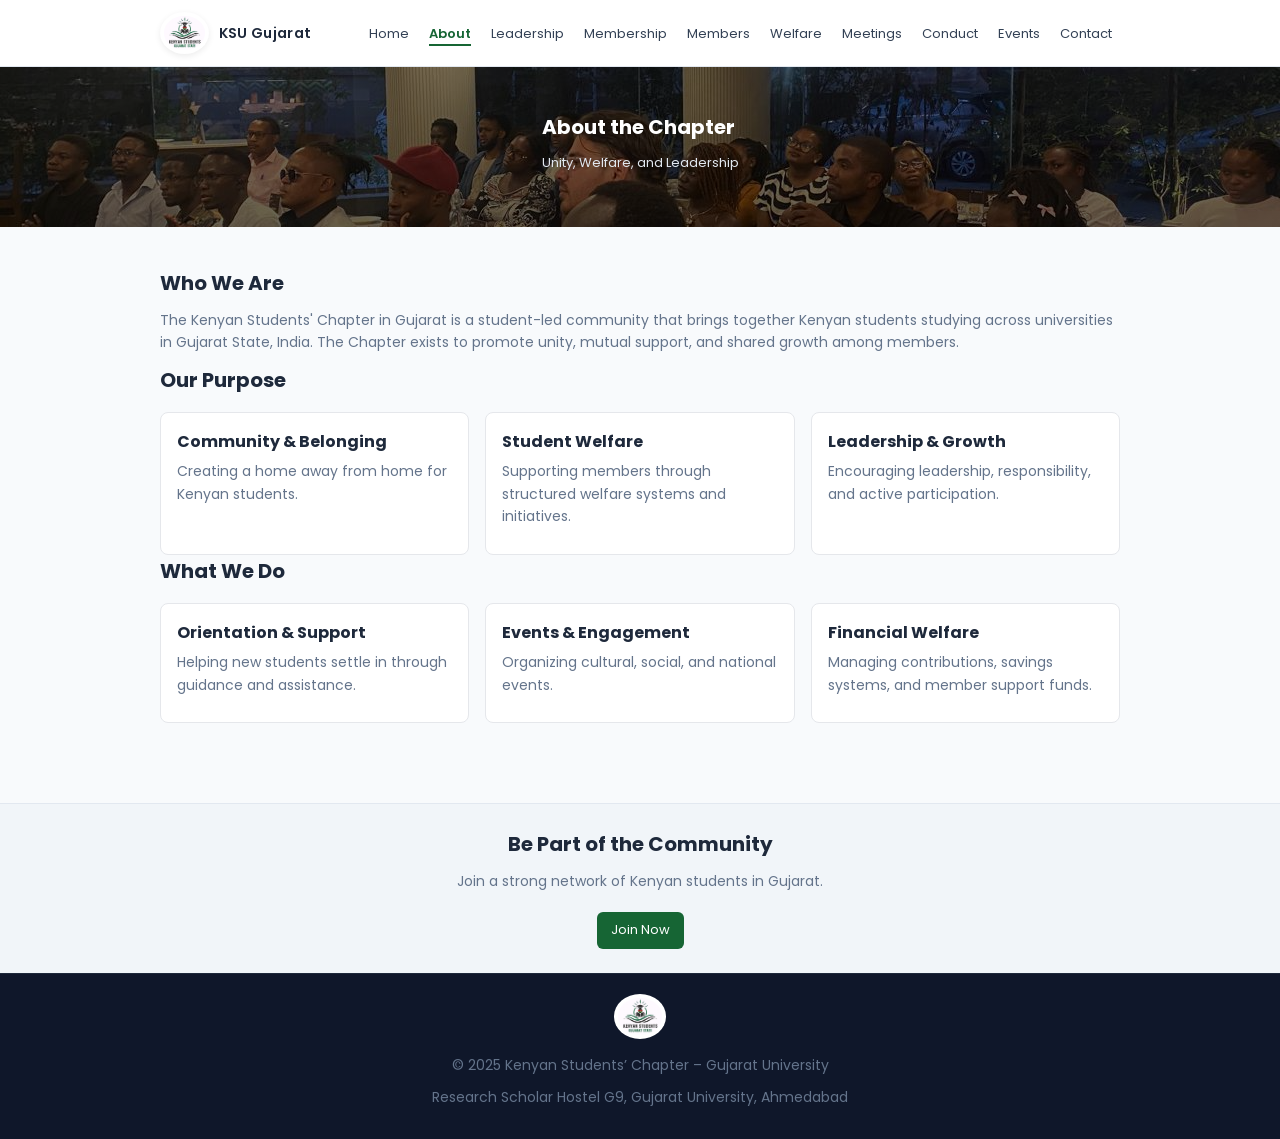
==== about.html @ ba3d0bf3 "initial commit" ====
<!DOCTYPE html>
<html lang="en">
<head>
  <meta charset="UTF-8">
  <meta name="viewport" content="width=device-width, initial-scale=1.0">

  <!-- Google Font -->
  <link href="https://fonts.googleapis.com/css2?family=Poppins:wght@300;400;600&display=swap" rel="stylesheet">

  <!-- CSS -->
  <link rel="stylesheet" href="styles.css">

  <title>About Us | Kenyan Students Gujarat</title>
</head>

<body>

<!-- NAVBAR -->
<nav class="navbar">
  <div class="nav-container">

    <!-- BRAND -->
    <div class="brand">
      <img src="images/logo.jpeg" class="logo">
      <span>KSU Gujarat</span>
    </div>

    <!-- NAV LINKS -->
    <div class="nav-links">
      <a href="index.html">Home</a>
      <a href="about.html">About</a>
      <a href="leadership.html">Leadership</a>
      <a href="membership.html">Membership</a>
      <a href="members.html">Members</a>
      <a href="welfare.html">Welfare</a>
      <a href="meetings.html">Meetings</a>
      <a href="conduct.html">Conduct</a>
      <a href="events.html">Events</a>
      <a href="contact.html">Contact</a>
    </div>

  </div>
</nav>
<!-- HERO -->
<section class="hero about-hero">
  <div class="overlay">
    <h1>About the Chapter</h1>
    <p>Unity, Welfare, and Leadership</p>
  </div>
</section>

<!-- MAIN CONTENT -->
<section class="section">
  <div class="content">

    <h2>Who We Are</h2>
    <p>
      The Kenyan Students' Chapter in Gujarat is a student-led community that brings together Kenyan students 
      studying across universities in Gujarat State, India. The Chapter exists to promote unity, 
      mutual support, and shared growth among members.
    </p>

    <h2>Our Purpose</h2>

    <div class="grid">

      <div class="card">
        <h3>Community & Belonging</h3>
        <p>Creating a home away from home for Kenyan students.</p>
      </div>

      <div class="card">
        <h3>Student Welfare</h3>
        <p>Supporting members through structured welfare systems and initiatives.</p>
      </div>

      <div class="card">
        <h3>Leadership & Growth</h3>
        <p>Encouraging leadership, responsibility, and active participation.</p>
      </div>

    </div>

    <h2>What We Do</h2>

    <div class="grid">

      <div class="card">
        <h3>Orientation & Support</h3>
        <p>Helping new students settle in through guidance and assistance.</p>
      </div>

      <div class="card">
        <h3>Events & Engagement</h3>
        <p>Organizing cultural, social, and national events.</p>
      </div>

      <div class="card">
        <h3>Financial Welfare</h3>
        <p>Managing contributions, savings systems, and member support funds.</p>
      </div>

    </div>

  </div>
</section>

<!-- CTA -->
<section class="cta">
  <h2>Be Part of the Community</h2>
  <p>Join a strong network of Kenyan students in Gujarat.</p>
  <a href="membership.html" class="btn">Join Now</a>
</section>

<!-- FOOTER -->
<footer>
  <img src="images/logo.jpeg" class="footer-logo">
  <p>© 2025 Kenyan Students’ Chapter – Gujarat University</p>
  <p>Research Scholar Hostel G9, Gujarat University, Ahmedabad</p>
</footer>

<script>
  const links = document.querySelectorAll(".nav-links a");
  const currentPage = window.location.pathname.split("/").pop();

  links.forEach(link => {
    const linkPage = link.getAttribute("href");

    if (linkPage === currentPage || (currentPage === "" && linkPage === "index.html")) {
      link.classList.add("active");
    }
  });
</script>

</body>
</html>
---- styles.css ----
/* ===============================
   RESET & GLOBAL
=============================== */
* {
  margin: 0;
  padding: 0;
  box-sizing: border-box;
}

html {
  scroll-behavior: smooth;
}

body {
  font-family: 'Poppins', sans-serif;
  background: #f8fafc;
  color: #1e293b;
  line-height: 1.6;
}

/* ===============================
   DESIGN SYSTEM
=============================== */
:root {
  --space-xs: 6px;
  --space-sm: 10px;
  --space-md: 16px;
  --space-lg: 24px;
  --space-xl: 40px;

  --text-sm: 13px;
  --text-base: 14px;
  --text-md: 16px;
  --text-lg: 20px;
  --text-xl: 26px;

  --primary: #166534;
  --text-main: #1e293b;
  --text-muted: #64748b;
}

/* ===============================
   NAVBAR
=============================== */
.navbar {
  background: white;
  position: sticky;
  top: 0;
  z-index: 1000;
  border-bottom: 1px solid #e2e8f0;
}

.nav-container {
  max-width: 1000px;
  margin: auto;
  padding: 12px 20px;
  display: flex;
  justify-content: space-between;
  align-items: center;
}

.logo {
  height: 42px;
  border-radius: 50%;
  background: white;
  padding: 4px;
  box-shadow: 0 2px 6px rgba(0,0,0,0.08);
}
.nav-links a {
  margin: 0 8px;
  text-decoration: none;
  color: #334155;
  font-size: var(--text-sm);
  position: relative;
}

.nav-links a::after {
  content: "";
  position: absolute;
  width: 0%;
  height: 2px;
  background: var(--primary);
  bottom: -3px;
  left: 0;
  transition: 0.3s;
}

.nav-links a:hover::after {
  width: 100%;
}

/* ===============================
   HERO
=============================== */
.hero {
  height: 160px;
  display: flex;
  align-items: center;
  justify-content: center;
}

/* FIXED ALIGNMENT */
.overlay {
  max-width: 1000px;
  margin: auto;
  padding: 15px 20px;
  text-align: left;
}
.overlay h1 {
  font-size: var(--text-lg);
  color: white;
}

.overlay p {
  font-size: var(--text-sm);
  color: #e2e8f0;
}

/* ===============================
   HERO BACKGROUNDS
=============================== */
.home-hero {
  height: 100vh; /* full screen */
  background: linear-gradient(rgba(0,0,0,0.5), rgba(0,0,0,0.6)),
              url('images/home.jpeg') center/cover no-repeat;
  display: flex;
  align-items: center;
  justify-content: center;
}
.about-hero { background: linear-gradient(rgba(0,0,0,0.5), rgba(0,0,0,0.6)), url('images/about.jpeg') center/cover no-repeat; }
.leadership-hero { background: linear-gradient(rgba(0,0,0,0.5), rgba(0,0,0,0.6)), url('images/leadership.jpeg') center/cover no-repeat; }
.membership-hero { background: linear-gradient(rgba(0,0,0,0.5), rgba(0,0,0,0.6)), url('images/membership.jpeg') center/cover no-repeat; }
.welfare-hero { background: linear-gradient(rgba(0,0,0,0.5), rgba(0,0,0,0.6)), url('images/welfare.jpeg') center/cover no-repeat; }
.meetings-hero { background: linear-gradient(rgba(0,0,0,0.5), rgba(0,0,0,0.6)), url('images/meetings.jpeg') center/cover no-repeat; }
.conduct-hero { background: linear-gradient(rgba(0,0,0,0.5), rgba(0,0,0,0.6)), url('images/conduct.jpeg') center/cover no-repeat; }
.events-hero { background: linear-gradient(rgba(0,0,0,0.5), rgba(0,0,0,0.6)), url('images/events.jpeg') center/cover no-repeat; }
.contact-hero { background: linear-gradient(rgba(0,0,0,0.5), rgba(0,0,0,0.6)), url('images/contact.jpeg') center/cover no-repeat; }
.members-hero { background: linear-gradient(rgba(0,0,0,0.5), rgba(0,0,0,0.6)), url('images/members.jpeg') center/cover no-repeat; }

/* ===============================
   LAYOUT
=============================== */
.section {
  padding: var(--space-xl) var(--space-md);
}

.content {
  max-width: 1000px;
  margin: 0 auto;
  padding: 0 20px;
}
/* ===============================
   TYPOGRAPHY
=============================== */
h1 {
  font-size: var(--text-xl);
  margin-bottom: var(--space-sm);
}

h2 {
  font-size: var(--text-lg);
  margin-bottom: var(--space-sm);
}

h3 {
  font-size: var(--text-md);
  margin-bottom: var(--space-xs);
}

p {
  font-size: var(--text-base);
  color: var(--text-muted);
  margin-bottom: var(--space-sm);
}

/* ===============================
   GRID
=============================== */
.grid {
  display: grid;
  grid-template-columns: repeat(auto-fit, minmax(220px, 1fr));
  gap: var(--space-md);
  margin-top: var(--space-md);
}

/* ===============================
   CARDS
=============================== */
.card,
.contact-card,
.members-card {
  background: white;
  padding: var(--space-md);
  border-radius: 8px;
  border: 1px solid #e5e7eb;
  transition: 0.25s;
}

.card:hover,
.contact-card:hover,
.members-card:hover {
  transform: translateY(-3px);
  box-shadow: 0 6px 12px rgba(0,0,0,0.05);
}

/* ===============================
   PROFILE
=============================== */
.profile-card {
  text-align: center;
}

.profile-img {
  width: 100px;
  height: 100px;
  border-radius: 50%;
  object-fit: cover;
  border: 3px solid var(--primary);
  margin-bottom: 10px;
}

/* ===============================
   BUTTON
=============================== */
.btn {
  display: inline-block;
  margin-top: 10px;
  padding: 8px 14px;
  font-size: var(--text-sm);
  border-radius: 6px;
  background: var(--primary);
  color: white;
  text-decoration: none;
}

.btn:hover {
  background: #14532d;
}

/* ===============================
   EVENTS
=============================== */
.events-grid {
  display: grid;
  grid-template-columns: repeat(3, 1fr);
  gap: var(--space-md);
}

.event-card-modern {
  position: relative;
  height: 160px;
  border-radius: 10px;
  overflow: hidden;
}

.event-card-modern img {
  width: 100%;
  height: 100%;
  object-fit: cover;
  transition: transform 0.4s ease;
}

.event-overlay {
  position: absolute;
  bottom: 0;
  width: 100%;
  padding: 10px;
  background: linear-gradient(transparent, rgba(0,0,0,0.8));
  color: white;
}

.event-overlay h3 {
  font-size: 14px;
}

.event-overlay p {
  font-size: 12px;
}

.event-card-modern:hover img {
  transform: scale(1.05);
}

/* ===============================
   CTA
=============================== */
.cta {
  background: #f1f5f9;
  padding: var(--space-lg);
  margin-top: var(--space-xl);
  border-top: 1px solid #e2e8f0;
  text-align: center;
}

/* ===============================
   FOOTER
=============================== */
footer {
  background: #0f172a;
  color: #cbd5e1;
  text-align: center;
  padding: 20px 15px;
  font-size: 13px;
  border-top: 1px solid #1e293b;
}
.footer-logo {
  height: 45px;
  border-radius: 50%;
  background: white;
  padding: 4px;
  margin-bottom: 8px;
}
/* ===============================
   RESPONSIVE
=============================== */
@media (max-width: 768px) {
  .nav-container {
    flex-direction: column;
  }

  .hero {
    height: 140px;
  }

  .events-grid {
    grid-template-columns: 1fr;
  }
}
.brand {
  display: flex;
  align-items: center;
  gap: 10px;
}

.brand span {
  font-size: 14px;
  font-weight: 600;
  color: #1e293b;
  letter-spacing: 0.3px;
}
/* ACTIVE NAV LINK */
.nav-links a.active {
  color: #166534;
  font-weight: 600;
}

/* keep underline visible */
.nav-links a.active::after {
  width: 100%;
}
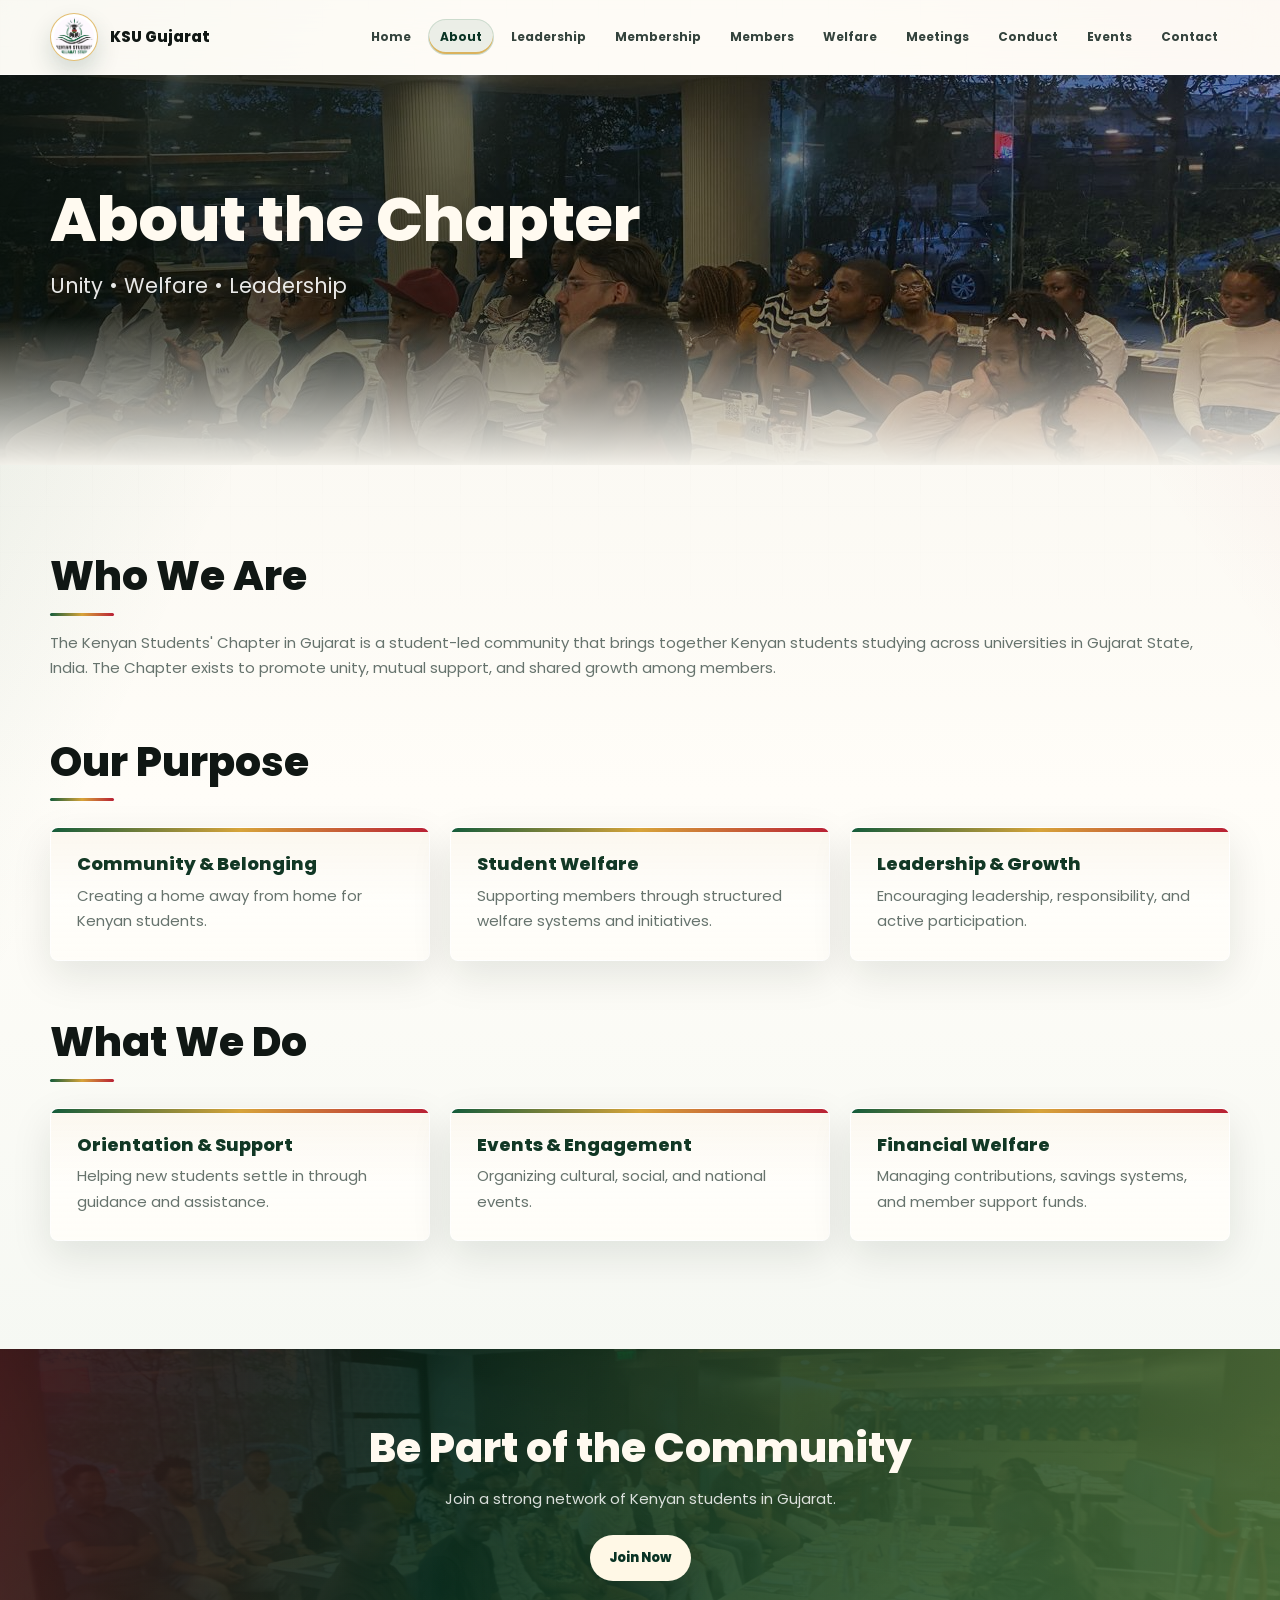
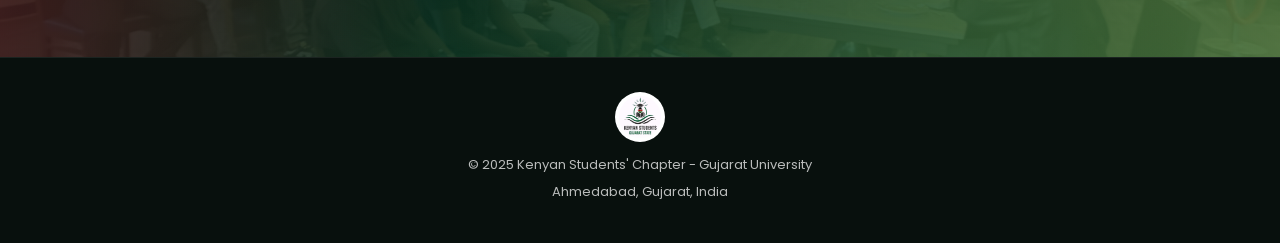
==== commit c7b2b4cb: "Refresh website design" ====
--- a/about.html
+++ b/about.html
@@ -10,7 +10,7 @@
   <!-- CSS -->
   <link rel="stylesheet" href="styles.css">
 
-  <title>About Us | Kenyan Students Gujarat</title>
+  <title>About | Kenyan Students' Chapter Gujarat</title>
 </head>
 
 <body>
@@ -19,11 +19,11 @@
 <nav class="navbar">
   <div class="nav-container">
 
-    <!-- BRAND -->
-    <div class="brand">
-      <img src="images/logo.jpeg" class="logo">
+    <!-- BRAND (CLICKABLE) -->
+    <a href="index.html" class="brand">
+      <img src="images/logo.jpeg" class="logo" alt="KSU Gujarat Logo">
       <span>KSU Gujarat</span>
-    </div>
+    </a>
 
     <!-- NAV LINKS -->
     <div class="nav-links">
@@ -41,11 +41,12 @@
 
   </div>
 </nav>
+
 <!-- HERO -->
 <section class="hero about-hero">
   <div class="overlay">
     <h1>About the Chapter</h1>
-    <p>Unity, Welfare, and Leadership</p>
+    <p>Unity &bull; Welfare &bull; Leadership</p>
   </div>
 </section>
 
@@ -114,11 +115,12 @@
 
 <!-- FOOTER -->
 <footer>
-  <img src="images/logo.jpeg" class="footer-logo">
-  <p>© 2025 Kenyan Students’ Chapter – Gujarat University</p>
-  <p>Research Scholar Hostel G9, Gujarat University, Ahmedabad</p>
+  <img src="images/logo.jpeg" class="footer-logo" alt="KSU Gujarat Logo">
+  <p>&copy; 2025 Kenyan Students' Chapter - Gujarat University</p>
+  <p>Ahmedabad, Gujarat, India</p>
 </footer>
 
+<!-- ACTIVE LINK SCRIPT -->
 <script>
   const links = document.querySelectorAll(".nav-links a");
   const currentPage = window.location.pathname.split("/").pop();
@@ -133,5 +135,4 @@
 </script>
 
 </body>
-</html>
-
+</html>
--- a/styles.css
+++ b/styles.css
@@ -1,10 +1,30 @@
 /* ===============================
-   RESET & GLOBAL
+   RESET & TOKENS
 =============================== */
 * {
+  box-sizing: border-box;
   margin: 0;
   padding: 0;
-  box-sizing: border-box;
+}
+
+:root {
+  --ink: #101714;
+  --ink-soft: #24332d;
+  --muted: #66736d;
+  --paper: #fffdf8;
+  --canvas: #f6f4ed;
+  --canvas-2: #eef4ef;
+  --line: rgba(16, 23, 20, 0.1);
+  --line-strong: rgba(16, 23, 20, 0.16);
+  --green: #145c3b;
+  --green-dark: #093324;
+  --red: #b92034;
+  --gold: #d7a43a;
+  --white: #ffffff;
+  --shadow: 0 24px 70px rgba(13, 29, 22, 0.15);
+  --shadow-soft: 0 14px 40px rgba(13, 29, 22, 0.1);
+  --radius: 8px;
+  --max: 1180px;
 }
 
 html {
@@ -12,339 +32,773 @@
 }
 
 body {
-  font-family: 'Poppins', sans-serif;
-  background: #f8fafc;
-  color: #1e293b;
-  line-height: 1.6;
-}
-
-/* ===============================
-   DESIGN SYSTEM
-=============================== */
-:root {
-  --space-xs: 6px;
-  --space-sm: 10px;
-  --space-md: 16px;
-  --space-lg: 24px;
-  --space-xl: 40px;
-
-  --text-sm: 13px;
-  --text-base: 14px;
-  --text-md: 16px;
-  --text-lg: 20px;
-  --text-xl: 26px;
-
-  --primary: #166534;
-  --text-main: #1e293b;
-  --text-muted: #64748b;
+  min-height: 100vh;
+  overflow-x: hidden;
+  font-family: "Poppins", Arial, sans-serif;
+  background:
+    linear-gradient(115deg, rgba(20, 92, 59, 0.1), transparent 26rem),
+    linear-gradient(235deg, rgba(185, 32, 52, 0.08), transparent 24rem),
+    linear-gradient(180deg, var(--canvas) 0%, var(--paper) 43%, var(--canvas-2) 100%);
+  color: var(--ink);
+  line-height: 1.7;
+  text-rendering: optimizeLegibility;
+}
+
+body::before {
+  content: "";
+  position: fixed;
+  inset: 0;
+  z-index: -1;
+  pointer-events: none;
+  background-image:
+    linear-gradient(rgba(16, 23, 20, 0.035) 1px, transparent 1px),
+    linear-gradient(90deg, rgba(16, 23, 20, 0.035) 1px, transparent 1px);
+  background-size: 46px 46px;
+  mask-image: linear-gradient(180deg, rgba(0, 0, 0, 0.7), transparent 72%);
+}
+
+img {
+  display: block;
+  max-width: 100%;
+}
+
+a {
+  color: inherit;
+}
+
+ul {
+  padding-left: 1.25rem;
+}
+
+li {
+  color: var(--muted);
+}
+
+li + li {
+  margin-top: 0.6rem;
 }
 
 /* ===============================
    NAVBAR
 =============================== */
 .navbar {
-  background: white;
   position: sticky;
   top: 0;
   z-index: 1000;
-  border-bottom: 1px solid #e2e8f0;
+  border-bottom: 1px solid rgba(255, 255, 255, 0.62);
+  background: rgba(255, 253, 248, 0.82);
+  box-shadow: 0 12px 38px rgba(8, 18, 14, 0.08);
+  backdrop-filter: blur(20px) saturate(1.25);
 }
 
 .nav-container {
-  max-width: 1000px;
-  margin: auto;
-  padding: 12px 20px;
+  width: min(var(--max), calc(100% - 44px));
+  margin: 0 auto;
+  padding: 13px 0;
   display: flex;
+  align-items: center;
   justify-content: space-between;
+  gap: 22px;
+}
+
+.brand {
+  display: inline-flex;
   align-items: center;
+  gap: 12px;
+  flex: 0 0 auto;
+  text-decoration: none;
 }
 
 .logo {
-  height: 42px;
+  width: 48px;
+  height: 48px;
+  object-fit: cover;
+  border: 1px solid rgba(215, 164, 58, 0.7);
   border-radius: 50%;
-  background: white;
-  padding: 4px;
-  box-shadow: 0 2px 6px rgba(0,0,0,0.08);
-}
+  padding: 3px;
+  background: var(--white);
+  box-shadow: 0 12px 24px rgba(9, 51, 36, 0.16);
+}
+
+.brand span {
+  color: var(--ink);
+  font-size: 15px;
+  font-weight: 800;
+  letter-spacing: 0;
+  white-space: nowrap;
+}
+
+.nav-links {
+  display: flex;
+  justify-content: flex-end;
+  align-items: center;
+  flex-wrap: wrap;
+  gap: 5px;
+}
+
 .nav-links a {
-  margin: 0 8px;
+  position: relative;
+  min-height: 34px;
+  border: 1px solid transparent;
+  border-radius: 999px;
+  padding: 7px 11px;
+  color: #34433d;
+  font-size: 12px;
+  font-weight: 700;
   text-decoration: none;
-  color: #334155;
-  font-size: var(--text-sm);
+  transition: color 0.2s ease, background 0.2s ease, border-color 0.2s ease, transform 0.2s ease;
+}
+
+.nav-links a:hover,
+.nav-links a.active {
+  color: var(--green-dark);
+  border-color: rgba(20, 92, 59, 0.14);
+  background: rgba(20, 92, 59, 0.08);
+}
+
+.nav-links a.active {
+  box-shadow: inset 0 -2px 0 rgba(215, 164, 58, 0.8);
+}
+
+/* ===============================
+   HERO
+=============================== */
+.hero {
   position: relative;
-}
-
-.nav-links a::after {
+  min-height: 390px;
+  display: flex;
+  align-items: center;
+  overflow: hidden;
+  isolation: isolate;
+  background-position: center;
+  background-size: cover;
+}
+
+.hero::after {
   content: "";
   position: absolute;
-  width: 0%;
-  height: 2px;
-  background: var(--primary);
-  bottom: -3px;
-  left: 0;
-  transition: 0.3s;
-}
-
-.nav-links a:hover::after {
-  width: 100%;
-}
-
-/* ===============================
-   HERO
-=============================== */
-.hero {
-  height: 160px;
+  inset: auto 0 0;
+  height: 38%;
+  z-index: -1;
+  background: linear-gradient(180deg, transparent, rgba(246, 244, 237, 0.98));
+}
+
+.home-hero {
+  min-height: min(800px, 86svh);
+}
+
+.overlay {
+  width: min(var(--max), calc(100% - 44px));
+  margin: 0 auto;
+  padding: 72px 0 92px;
+  color: var(--white);
+  text-align: left;
+}
+
+.overlay > div {
+  max-width: 800px;
+}
+
+.overlay h1 {
+  max-width: 840px;
+  margin-bottom: 18px;
+  color: #fffaf0;
+  font-size: clamp(42px, 7vw, 88px);
+  font-weight: 800;
+  line-height: 0.96;
+  letter-spacing: 0;
+  text-shadow: 0 22px 55px rgba(0, 0, 0, 0.36);
+}
+
+.hero:not(.home-hero) .overlay h1 {
+  max-width: 800px;
+  font-size: clamp(36px, 5.5vw, 62px);
+}
+
+.overlay p {
+  max-width: 680px;
+  margin-bottom: 26px;
+  color: rgba(255, 255, 255, 0.9);
+  font-size: clamp(16px, 2vw, 21px);
+  font-weight: 400;
+}
+
+.home-hero .overlay p {
+  border-left: 3px solid var(--gold);
+  padding-left: 18px;
+}
+
+.hero-actions {
   display: flex;
   align-items: center;
-  justify-content: center;
-}
-
-/* FIXED ALIGNMENT */
-.overlay {
-  max-width: 1000px;
-  margin: auto;
-  padding: 15px 20px;
-  text-align: left;
-}
-.overlay h1 {
-  font-size: var(--text-lg);
-  color: white;
-}
-
-.overlay p {
-  font-size: var(--text-sm);
-  color: #e2e8f0;
+  flex-wrap: wrap;
+  gap: 12px;
+}
+
+.hero-kicker,
+.eyebrow {
+  display: inline-flex;
+  align-items: center;
+  margin-bottom: 16px;
+  color: #ffe08b;
+  font-size: 12px;
+  font-weight: 800;
+  letter-spacing: 0.14em;
+  text-transform: uppercase;
 }
 
 /* ===============================
    HERO BACKGROUNDS
 =============================== */
 .home-hero {
-  height: 100vh; /* full screen */
-  background: linear-gradient(rgba(0,0,0,0.5), rgba(0,0,0,0.6)),
-              url('images/home.jpeg') center/cover no-repeat;
-  display: flex;
+  background:
+    linear-gradient(90deg, rgba(4, 14, 10, 0.84), rgba(4, 14, 10, 0.5) 53%, rgba(4, 14, 10, 0.16)),
+    linear-gradient(0deg, rgba(4, 14, 10, 0.54), transparent 45%),
+    url("images/home.jpeg") center/cover no-repeat;
+}
+
+.about-hero { background: linear-gradient(90deg, rgba(4, 14, 10, 0.8), rgba(4, 14, 10, 0.3)), url("images/about.jpeg") center/cover no-repeat; }
+.leadership-hero { background: linear-gradient(90deg, rgba(4, 14, 10, 0.8), rgba(4, 14, 10, 0.3)), url("images/leadership.jpeg") center/cover no-repeat; }
+.membership-hero { background: linear-gradient(90deg, rgba(4, 14, 10, 0.8), rgba(4, 14, 10, 0.3)), url("images/membership.jpeg") center/cover no-repeat; }
+.welfare-hero { background: linear-gradient(90deg, rgba(4, 14, 10, 0.8), rgba(4, 14, 10, 0.3)), url("images/welfare.jpeg") center/cover no-repeat; }
+.meetings-hero { background: linear-gradient(90deg, rgba(4, 14, 10, 0.8), rgba(4, 14, 10, 0.3)), url("images/meetings.jpeg") center/cover no-repeat; }
+.conduct-hero { background: linear-gradient(90deg, rgba(4, 14, 10, 0.8), rgba(4, 14, 10, 0.3)), url("images/conduct.jpeg") center/cover no-repeat; }
+.events-hero { background: linear-gradient(90deg, rgba(4, 14, 10, 0.8), rgba(4, 14, 10, 0.3)), url("images/events.jpeg") center/cover no-repeat; }
+.contact-hero { background: linear-gradient(90deg, rgba(4, 14, 10, 0.8), rgba(4, 14, 10, 0.3)), url("images/contact.jpeg") center/cover no-repeat; }
+.members-hero { background: linear-gradient(90deg, rgba(4, 14, 10, 0.8), rgba(4, 14, 10, 0.3)), url("images/members.jpeg") center/cover no-repeat; }
+
+/* ===============================
+   LAYOUT
+=============================== */
+.section {
+  padding: 88px 22px;
+}
+
+.section.light {
+  border-block: 1px solid rgba(16, 23, 20, 0.08);
+  background:
+    linear-gradient(135deg, rgba(20, 92, 59, 0.08), rgba(215, 164, 58, 0.1)),
+    rgba(255, 253, 248, 0.86);
+}
+
+.content {
+  width: min(var(--max), 100%);
+  margin: 0 auto;
+}
+
+body > .content {
+  padding: 86px 22px;
+}
+
+.content > h2:not(:first-child) {
+  margin-top: 58px;
+}
+
+.intro-panel,
+.split-section {
+  display: grid;
+  grid-template-columns: minmax(0, 1fr) minmax(310px, 0.92fr);
+  gap: 46px;
+  align-items: center;
+}
+
+.split-section {
+  align-items: start;
+}
+
+.intro-copy {
+  max-width: 720px;
+}
+
+.feature-media {
+  min-height: 380px;
+  overflow: hidden;
+  border: 1px solid rgba(255, 255, 255, 0.66);
+  border-radius: var(--radius);
+  background:
+    linear-gradient(180deg, rgba(5, 16, 12, 0.02), rgba(5, 16, 12, 0.52)),
+    url("images/events.jpeg") center/cover no-repeat;
+  box-shadow: var(--shadow);
+}
+
+.feature-media.home {
+  background:
+    linear-gradient(180deg, rgba(5, 16, 12, 0.02), rgba(5, 16, 12, 0.54)),
+    url("images/embassy1.jpeg") center/cover no-repeat;
+}
+
+/* ===============================
+   TYPE
+=============================== */
+h1,
+h2,
+h3 {
+  color: var(--ink);
+  line-height: 1.14;
+  letter-spacing: 0;
+}
+
+h2 {
+  margin-bottom: 14px;
+  font-size: clamp(28px, 3.2vw, 44px);
+  font-weight: 800;
+}
+
+h2::after {
+  content: "";
+  display: block;
+  width: 64px;
+  height: 3px;
+  margin-top: 13px;
+  border-radius: 999px;
+  background: linear-gradient(90deg, var(--green), var(--gold), var(--red));
+}
+
+.cta h2::after,
+footer h2::after {
+  display: none;
+}
+
+h3 {
+  margin-bottom: 8px;
+  font-size: 18px;
+  font-weight: 800;
+}
+
+p {
+  margin-bottom: 12px;
+  color: var(--muted);
+  font-size: 15px;
+}
+
+.lead {
+  color: #415049;
+  font-size: clamp(17px, 2vw, 20px);
+}
+
+.section-label {
+  display: inline-block;
+  margin-bottom: 10px;
+  color: var(--red);
+  font-size: 12px;
+  font-weight: 800;
+  letter-spacing: 0.13em;
+  text-transform: uppercase;
+}
+
+strong {
+  color: var(--green-dark);
+}
+
+/* ===============================
+   CARDS & GRIDS
+=============================== */
+.grid,
+.contact-grid,
+.members-grid {
+  display: grid;
+  grid-template-columns: repeat(auto-fit, minmax(245px, 1fr));
+  gap: 20px;
+  margin-top: 26px;
+}
+
+.events-grid {
+  display: grid;
+  grid-template-columns: repeat(4, 1fr);
+  gap: 20px;
+  margin-top: 26px;
+}
+
+.card,
+.contact-card,
+.members-card,
+.step {
+  position: relative;
+  min-height: 100%;
+  overflow: hidden;
+  border: 1px solid rgba(255, 255, 255, 0.72);
+  border-radius: var(--radius);
+  padding: 26px;
+  background:
+    linear-gradient(180deg, rgba(255, 255, 255, 0.96), rgba(255, 253, 248, 0.88)),
+    var(--paper);
+  box-shadow: var(--shadow-soft);
+  transition: transform 0.24s ease, box-shadow 0.24s ease, border-color 0.24s ease;
+}
+
+.card::before,
+.contact-card::before,
+.members-card::before,
+.step::before {
+  content: "";
+  position: absolute;
+  inset: 0 0 auto;
+  height: 4px;
+  background: linear-gradient(90deg, var(--green), var(--gold), var(--red));
+}
+
+.card::after,
+.contact-card::after,
+.members-card::after,
+.step::after {
+  content: "";
+  position: absolute;
+  inset: 4px 0 auto;
+  height: 70px;
+  pointer-events: none;
+  background: linear-gradient(180deg, rgba(215, 164, 58, 0.08), transparent);
+}
+
+.card:hover,
+.contact-card:hover,
+.members-card:hover,
+.step:hover {
+  transform: translateY(-5px);
+  border-color: rgba(20, 92, 59, 0.24);
+  box-shadow: 0 28px 62px rgba(13, 29, 22, 0.16);
+}
+
+.card h3,
+.contact-card h3,
+.members-card h3,
+.step h3 {
+  color: var(--green-dark);
+}
+
+.card p:last-child,
+.contact-card p:last-child,
+.members-card p:last-child,
+.step p:last-child {
+  margin-bottom: 0;
+}
+
+.steps {
+  display: grid;
+  grid-template-columns: repeat(4, 1fr);
+  gap: 20px;
+  margin-top: 26px;
+}
+
+.step h3 {
+  font-size: 17px;
+}
+
+.feature-list {
+  display: grid;
+  gap: 14px;
+  margin-top: 24px;
+}
+
+.feature-list .card {
+  display: grid;
+  grid-template-columns: auto 1fr;
+  gap: 16px;
+  align-items: start;
+}
+
+.icon-badge {
+  display: inline-grid;
+  width: 42px;
+  height: 42px;
+  place-items: center;
+  border-radius: 50%;
+  background: linear-gradient(135deg, var(--green), var(--green-dark));
+  color: #fff8e6;
+  font-size: 12px;
+  font-weight: 800;
+  box-shadow: 0 12px 24px rgba(20, 92, 59, 0.25);
+}
+
+/* ===============================
+   PROFILE
+=============================== */
+.profile-card {
+  text-align: center;
+}
+
+.profile-img {
+  width: 122px;
+  height: 122px;
+  margin: 0 auto 18px;
+  border: 5px solid var(--paper);
+  border-radius: 50%;
+  object-fit: cover;
+  outline: 1px solid rgba(215, 164, 58, 0.9);
+  box-shadow: 0 18px 34px rgba(13, 29, 22, 0.18);
+}
+
+/* ===============================
+   BUTTONS & LINKS
+=============================== */
+.btn,
+.contact-link {
+  display: inline-flex;
   align-items: center;
   justify-content: center;
-}
-.about-hero { background: linear-gradient(rgba(0,0,0,0.5), rgba(0,0,0,0.6)), url('images/about.jpeg') center/cover no-repeat; }
-.leadership-hero { background: linear-gradient(rgba(0,0,0,0.5), rgba(0,0,0,0.6)), url('images/leadership.jpeg') center/cover no-repeat; }
-.membership-hero { background: linear-gradient(rgba(0,0,0,0.5), rgba(0,0,0,0.6)), url('images/membership.jpeg') center/cover no-repeat; }
-.welfare-hero { background: linear-gradient(rgba(0,0,0,0.5), rgba(0,0,0,0.6)), url('images/welfare.jpeg') center/cover no-repeat; }
-.meetings-hero { background: linear-gradient(rgba(0,0,0,0.5), rgba(0,0,0,0.6)), url('images/meetings.jpeg') center/cover no-repeat; }
-.conduct-hero { background: linear-gradient(rgba(0,0,0,0.5), rgba(0,0,0,0.6)), url('images/conduct.jpeg') center/cover no-repeat; }
-.events-hero { background: linear-gradient(rgba(0,0,0,0.5), rgba(0,0,0,0.6)), url('images/events.jpeg') center/cover no-repeat; }
-.contact-hero { background: linear-gradient(rgba(0,0,0,0.5), rgba(0,0,0,0.6)), url('images/contact.jpeg') center/cover no-repeat; }
-.members-hero { background: linear-gradient(rgba(0,0,0,0.5), rgba(0,0,0,0.6)), url('images/members.jpeg') center/cover no-repeat; }
-
-/* ===============================
-   LAYOUT
-=============================== */
-.section {
-  padding: var(--space-xl) var(--space-md);
-}
-
-.content {
-  max-width: 1000px;
-  margin: 0 auto;
-  padding: 0 20px;
-}
-/* ===============================
-   TYPOGRAPHY
-=============================== */
-h1 {
-  font-size: var(--text-xl);
-  margin-bottom: var(--space-sm);
-}
-
-h2 {
-  font-size: var(--text-lg);
-  margin-bottom: var(--space-sm);
-}
-
-h3 {
-  font-size: var(--text-md);
-  margin-bottom: var(--space-xs);
-}
-
-p {
-  font-size: var(--text-base);
-  color: var(--text-muted);
-  margin-bottom: var(--space-sm);
-}
-
-/* ===============================
-   GRID
-=============================== */
-.grid {
-  display: grid;
-  grid-template-columns: repeat(auto-fit, minmax(220px, 1fr));
-  gap: var(--space-md);
-  margin-top: var(--space-md);
-}
-
-/* ===============================
-   CARDS
-=============================== */
-.card,
-.contact-card,
-.members-card {
-  background: white;
-  padding: var(--space-md);
-  border-radius: 8px;
-  border: 1px solid #e5e7eb;
-  transition: 0.25s;
-}
-
-.card:hover,
-.contact-card:hover,
-.members-card:hover {
-  transform: translateY(-3px);
-  box-shadow: 0 6px 12px rgba(0,0,0,0.05);
-}
-
-/* ===============================
-   PROFILE
-=============================== */
-.profile-card {
-  text-align: center;
-}
-
-.profile-img {
-  width: 100px;
-  height: 100px;
-  border-radius: 50%;
-  object-fit: cover;
-  border: 3px solid var(--primary);
-  margin-bottom: 10px;
-}
-
-/* ===============================
-   BUTTON
-=============================== */
-.btn {
-  display: inline-block;
+  min-height: 44px;
   margin-top: 10px;
-  padding: 8px 14px;
-  font-size: var(--text-sm);
-  border-radius: 6px;
-  background: var(--primary);
-  color: white;
+  border: 1px solid transparent;
+  border-radius: 999px;
+  padding: 11px 18px;
+  background: linear-gradient(135deg, var(--green), var(--green-dark));
+  color: var(--white);
+  font-size: 13px;
+  font-weight: 800;
   text-decoration: none;
-}
-
-.btn:hover {
-  background: #14532d;
+  box-shadow: 0 14px 30px rgba(20, 92, 59, 0.24);
+  transition: transform 0.2s ease, box-shadow 0.2s ease, background 0.2s ease;
+}
+
+.btn:hover,
+.contact-link:hover {
+  transform: translateY(-2px);
+  box-shadow: 0 20px 38px rgba(20, 92, 59, 0.3);
+}
+
+.btn.secondary {
+  border-color: rgba(255, 255, 255, 0.62);
+  background: rgba(255, 255, 255, 0.12);
+  box-shadow: none;
+}
+
+.contact-link {
+  margin-right: 8px;
+  margin-bottom: 8px;
+  border-color: rgba(215, 164, 58, 0.44);
+  background: #fff8e6;
+  color: var(--green-dark);
+  box-shadow: none;
 }
 
 /* ===============================
    EVENTS
 =============================== */
-.events-grid {
-  display: grid;
-  grid-template-columns: repeat(3, 1fr);
-  gap: var(--space-md);
-}
-
 .event-card-modern {
   position: relative;
-  height: 160px;
-  border-radius: 10px;
+  min-height: 285px;
   overflow: hidden;
+  border: 1px solid rgba(255, 255, 255, 0.7);
+  border-radius: var(--radius);
+  background: #102018;
+  box-shadow: var(--shadow-soft);
 }
 
 .event-card-modern img {
   width: 100%;
   height: 100%;
+  min-height: 285px;
   object-fit: cover;
-  transition: transform 0.4s ease;
+  transition: transform 0.55s ease, filter 0.55s ease;
 }
 
 .event-overlay {
   position: absolute;
-  bottom: 0;
-  width: 100%;
-  padding: 10px;
-  background: linear-gradient(transparent, rgba(0,0,0,0.8));
-  color: white;
+  inset: auto 0 0;
+  padding: 64px 20px 20px;
+  background: linear-gradient(180deg, transparent, rgba(3, 12, 8, 0.92));
+  color: var(--white);
 }
 
 .event-overlay h3 {
-  font-size: 14px;
+  color: var(--white);
+  font-size: 18px;
 }
 
 .event-overlay p {
-  font-size: 12px;
+  color: rgba(255, 255, 255, 0.84);
+  font-size: 13px;
 }
 
 .event-card-modern:hover img {
-  transform: scale(1.05);
-}
-
-/* ===============================
-   CTA
+  transform: scale(1.06);
+  filter: saturate(1.08) contrast(1.03);
+}
+
+/* ===============================
+   CTA & FOOTER
 =============================== */
 .cta {
-  background: #f1f5f9;
-  padding: var(--space-lg);
-  margin-top: var(--space-xl);
-  border-top: 1px solid #e2e8f0;
+  position: relative;
+  overflow: hidden;
+  margin-top: 20px;
+  padding: 76px 22px;
   text-align: center;
-}
-
-/* ===============================
-   FOOTER
-=============================== */
+  background:
+    linear-gradient(135deg, rgba(4, 14, 10, 0.92), rgba(20, 92, 59, 0.9)),
+    url("images/members.jpeg") center/cover no-repeat;
+  color: var(--white);
+}
+
+.cta::before {
+  content: "";
+  position: absolute;
+  inset: 0;
+  background: linear-gradient(90deg, rgba(185, 32, 52, 0.28), transparent 34%, rgba(215, 164, 58, 0.24));
+  pointer-events: none;
+}
+
+.cta > * {
+  position: relative;
+}
+
+.cta h2 {
+  color: #fffaf0;
+}
+
+.cta p {
+  max-width: 640px;
+  margin: 0 auto 14px;
+  color: rgba(255, 255, 255, 0.84);
+}
+
+.cta .btn {
+  background: #fff8e6;
+  color: var(--green-dark);
+  box-shadow: 0 18px 38px rgba(0, 0, 0, 0.24);
+}
+
 footer {
-  background: #0f172a;
-  color: #cbd5e1;
+  padding: 34px 22px;
+  border-top: 1px solid rgba(255, 255, 255, 0.08);
+  background: #08100d;
+  color: rgba(255, 255, 255, 0.74);
   text-align: center;
-  padding: 20px 15px;
+}
+
+footer p {
+  margin-bottom: 5px;
+  color: rgba(255, 255, 255, 0.72);
   font-size: 13px;
-  border-top: 1px solid #1e293b;
-}
+}
+
 .footer-logo {
-  height: 45px;
+  width: 50px;
+  height: 50px;
+  margin: 0 auto 12px;
   border-radius: 50%;
-  background: white;
   padding: 4px;
-  margin-bottom: 8px;
-}
+  background: var(--white);
+}
+
+/* ===============================
+   MOTION
+=============================== */
+.fade-in {
+  opacity: 0;
+  transform: translateY(18px);
+  transition: opacity 0.55s ease, transform 0.55s ease;
+}
+
+.fade-in.show {
+  opacity: 1;
+  transform: translateY(0);
+}
+
 /* ===============================
    RESPONSIVE
 =============================== */
-@media (max-width: 768px) {
+@media (max-width: 1040px) {
   .nav-container {
+    align-items: flex-start;
     flex-direction: column;
   }
 
+  .nav-links {
+    justify-content: flex-start;
+  }
+
+  .intro-panel,
+  .split-section {
+    grid-template-columns: 1fr;
+  }
+
+  .events-grid,
+  .steps {
+    grid-template-columns: repeat(2, 1fr);
+  }
+}
+
+@media (max-width: 680px) {
+  .nav-container {
+    width: min(100% - 28px, var(--max));
+    gap: 12px;
+    padding: 11px 0;
+  }
+
+  .brand span {
+    font-size: 14px;
+  }
+
+  .logo {
+    width: 42px;
+    height: 42px;
+  }
+
+  .nav-links {
+    width: 100%;
+    overflow-x: auto;
+    flex-wrap: nowrap;
+    justify-content: flex-start;
+    padding-bottom: 5px;
+    scrollbar-width: none;
+  }
+
+  .nav-links::-webkit-scrollbar {
+    display: none;
+  }
+
+  .nav-links a {
+    flex: 0 0 auto;
+    white-space: nowrap;
+  }
+
+  .home-hero {
+    min-height: 74svh;
+  }
+
   .hero {
-    height: 140px;
-  }
-
-  .events-grid {
+    min-height: 300px;
+  }
+
+  .overlay {
+    width: min(100% - 28px, var(--max));
+    padding: 48px 0 68px;
+  }
+
+  .overlay h1 {
+    font-size: 40px;
+  }
+
+  .hero:not(.home-hero) .overlay h1 {
+    font-size: 36px;
+  }
+
+  .section,
+  body > .content {
+    padding: 60px 14px;
+  }
+
+  .grid,
+  .contact-grid,
+  .members-grid,
+  .events-grid,
+  .steps {
     grid-template-columns: 1fr;
   }
-}
-.brand {
-  display: flex;
-  align-items: center;
-  gap: 10px;
-}
-
-.brand span {
-  font-size: 14px;
-  font-weight: 600;
-  color: #1e293b;
-  letter-spacing: 0.3px;
-}
-/* ACTIVE NAV LINK */
-.nav-links a.active {
-  color: #166534;
-  font-weight: 600;
-}
-
-/* keep underline visible */
-.nav-links a.active::after {
-  width: 100%;
-}+
+  .card,
+  .contact-card,
+  .members-card,
+  .step {
+    padding: 22px;
+  }
+
+  .event-card-modern,
+  .event-card-modern img {
+    min-height: 260px;
+  }
+
+  .cta {
+    padding: 62px 16px;
+  }
+}
